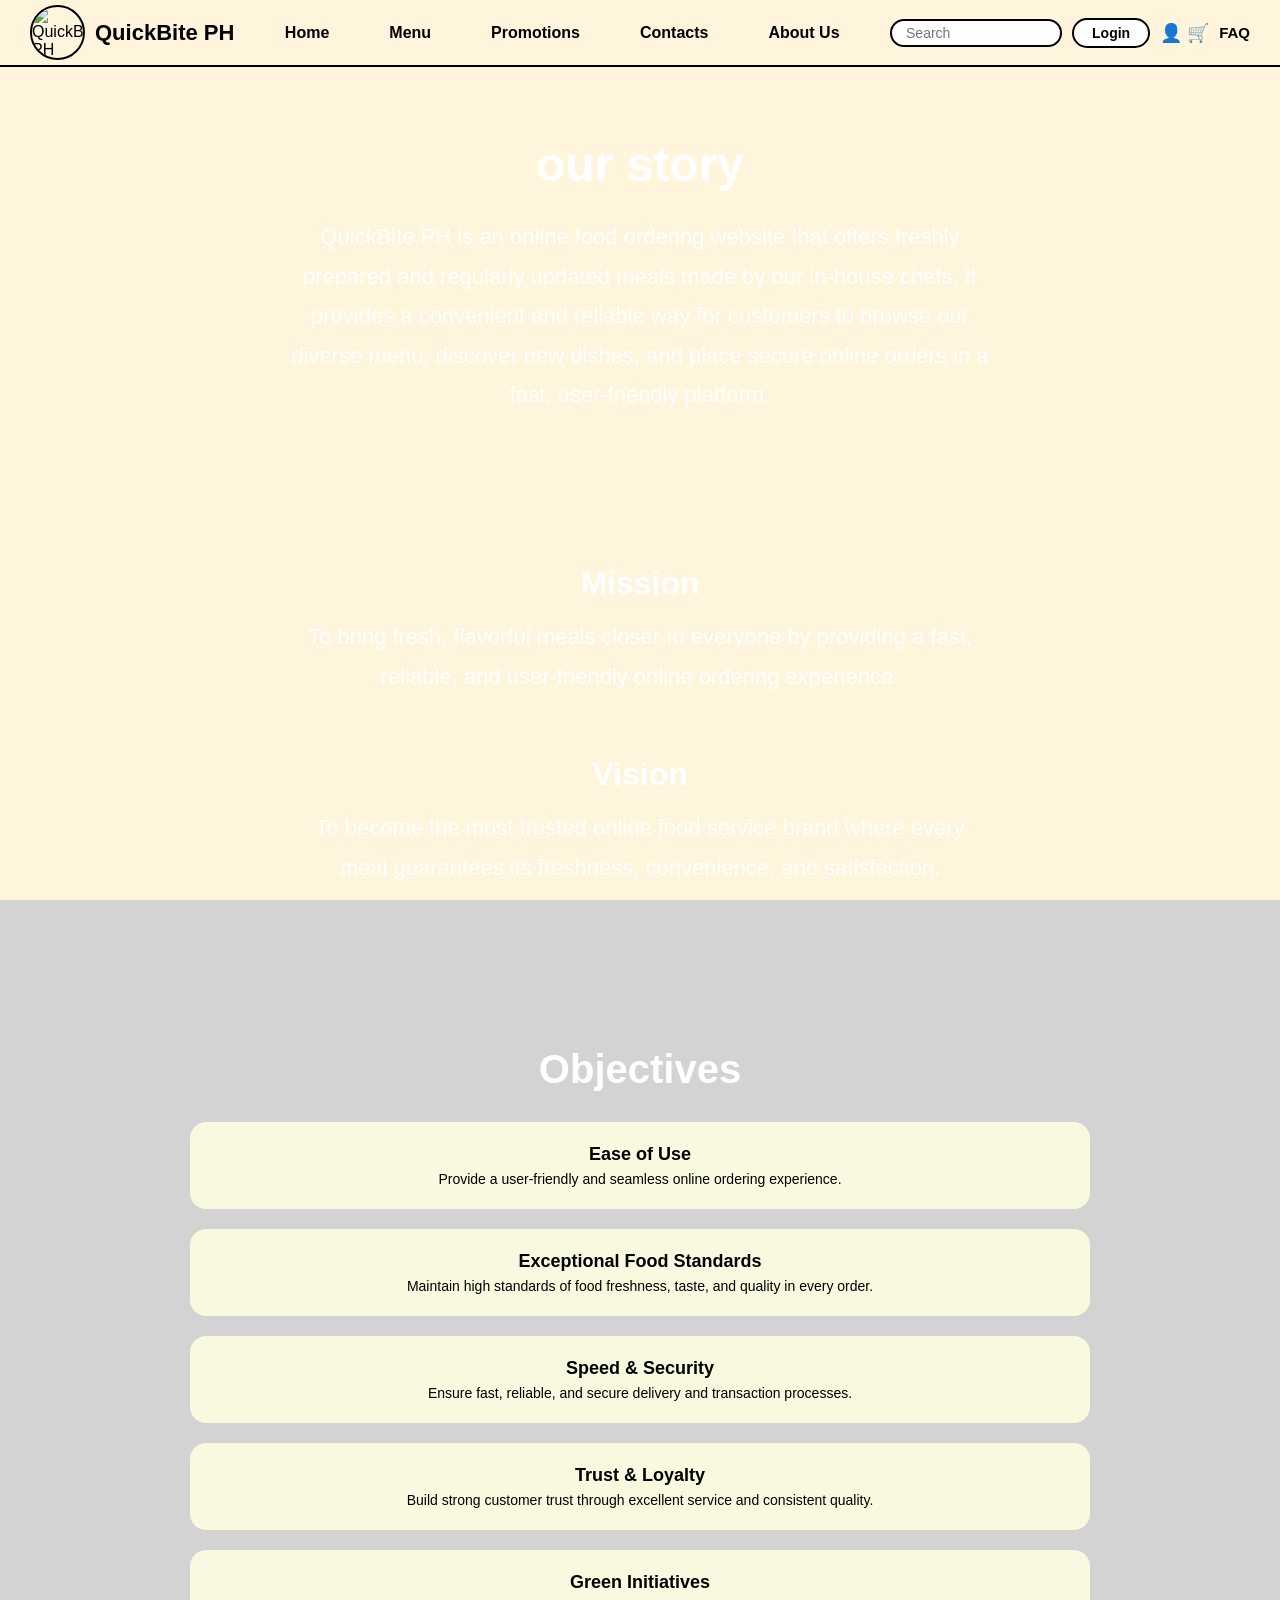
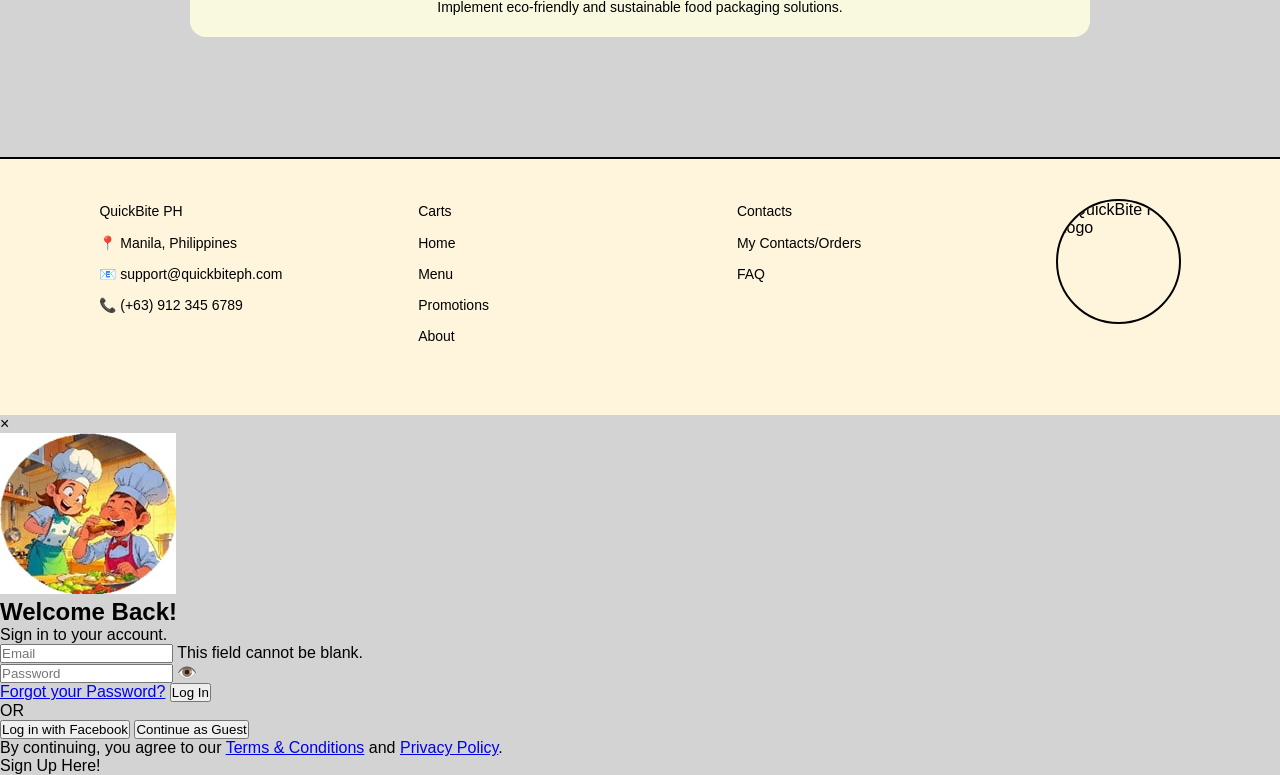
==== about_us.html @ 3776ba8e "Add files via upload" ====
<!DOCTYPE html>
<html lang="en">
<head>
  <meta charset="UTF-8">
  <meta name="viewport" content="width=device-width, initial-scale=1.0">
  <title>QuickBite PH</title>

  <!-- Font Awesome -->
  <link rel="stylesheet" href="https://cdnjs.cloudflare.com/ajax/libs/font-awesome/6.5.0/css/all.min.css">
  <link rel="stylesheet" href="style.css">
  
</head>

<body>

  <!-- NAVBAR -->
  <nav class="navbar">
    <div class="nav-left">
      <div class="logo-circle">
        <img src="assets/images/Logo/logo.jpg" alt="QuickBite PH Logo">
      </div>
      <div class="brand">QuickBite PH</div>
    </div>

    <ul class="nav-links">
      <li><a href="index.html">Home</a></li>
      <li><a href="menu.html">Menu</a></li>
      <li><a href="#">Promotions</a></li>
      <li><a href="contacts.html">Contacts</a></li>
      <li><a href="#">About Us</a></li>
    </ul>

    <div class="nav-right">
      <div class="search-box">
        <input type="text" placeholder="Search">
      </div>
      <button class="login-btn">Login</button>
      <div class="nav-icons">👤 🛒</div>
      <span>FAQ</span>
    </div>
  </nav>


  <!-- PAGE CONTENT -->
  <div class="page-background">

    <!-- STORY -->
    <section class="story-section">
      <div class="story-text">
        <h1>Our Story</h1>
        <p>
          QuickBite PH is an online food ordering website that offers freshly prepared and regularly updated meals made by our in-house chefs. 
          It provides a convenient and reliable way for customers to browse our diverse menu, discover new dishes, and place secure online orders in a fast, user-friendly platform.
        </p>
      </div>
    </section>

    <!-- MISSION & VISION -->
    <section class="about-features">
      <div class="feature-text">
        <h2>Mission</h2>
        <p>To bring fresh, flavorful meals closer to everyone by providing a fast, reliable, and user-friendly online ordering experience.</p>
      </div>

      <div class="feature-text">
        <h2>Vision</h2>
        <p>To become the most trusted online food service brand where every meal guarantees its freshness, convenience, and satisfaction.</p>
      </div>
    </section>

    <!-- OBJECTIVES -->
    <section class="objective-section">
      <div class="objective-container">
        <h1 class="objective-title">Objectives</h1>
        <div class="objective-cards">
          <div class="objective-card first">
            <i class="fa-solid fa-droplet objective-icon"></i>
            <div class="objective-text">
              <h4>Ease of Use</h4>
              <p>Provide a user-friendly and seamless online ordering experience.</p>
            </div>
          </div>

          <div class="objective-card second">
            <i class="fa-solid fa-smog objective-icon"></i>
            <div class="objective-text">
              <h4>Exceptional Food Standards</h4>
              <p>Maintain high standards of food freshness, taste, and quality in every order.</p>
            </div>
          </div>

          <div class="objective-card third">
            <i class="fa-solid fa-person objective-icon"></i>
            <div class="objective-text">
              <h4>Speed & Security</h4>
              <p>Ensure fast, reliable, and secure delivery and transaction processes.</p>
            </div>
          </div>

          <div class="objective-card fourth">
            <i class="fa-solid fa-dollar-sign objective-icon"></i>
            <div class="objective-text">
              <h4>Trust & Loyalty</h4>
              <p>Build strong customer trust through excellent service and consistent quality.</p>
            </div>
          </div>

          <div class="objective-card fifth">
            <i class="fa-solid fa-seedling objective-icon"></i>
            <div class="objective-text">
              <h4>Green Initiatives</h4>
              <p>Implement eco-friendly and sustainable food packaging solutions.</p>
            </div>
          </div>
        </div>
      </div>
    </section>

  </div>

  <!-- FOOTER -->
  <footer class="footer">
    <div class="footer-col">
      <p>QuickBite PH</p>
      <p>📍 Manila, Philippines</p>
      <p>📧 support@quickbiteph.com</p>
      <p>📞 (+63) 912 345 6789</p>
    </div>

    <div class="footer-col">
      <a href="#">Carts</a>   
      <a href="index.html">Home</a>
      <a href="menu.html">Menu</a>
      <a href="promotion.html">Promotions</a>
      <a href="about_us.html">About </a>
    </div>

    <div class="footer-col">
      <a href="#">Contacts</a>
      <a href="#">My Contacts/Orders
      <a href="faq.html">FAQ</a>
    </div>

    <div class="footer-logo">
      <img src="assets/images/Logo/logo.jpg" alt="QuickBite PH Logo">
    </div>
  </footer>


  <!-- LOGIN MODAL -->
    <div id="loginModal" class="modal">
        <div class="modal-content">

            <span class="close-btn">&times;</span>

            <div class="modal-logo">
                <img src="logo.jpg" alt="QuickBite Logo">
            </div>

            <h2>Welcome Back!</h2>
            <p class="subtitle">Sign in to your account.</p>

            <form class="login-form">

                <div class="input-group">
                    <input type="text" id="emailInput" placeholder="Email">
                    <span class="error-msg" id="emailError"> This field cannot be blank.</span>
                </div>

                <div class="input-group password-box">
                    <input type="password" id="passwordInput" placeholder="Password">
                    <span class="toggle-password">👁️</span>
                </div>

                <a href="#" class="forgot">Forgot your Password?</a>

                <button type="button" class="login-btn-modal">Log In</button>

                <div class="divider-or"><span>OR</span></div>

                <button type="button" class="facebook-btn">Log in with Facebook</button>

                <button type="button" class="guest-btn">Continue as Guest</button>

            </form>




    <p class="disclaimer">
      By continuing, you agree to our
      <a href="#">Terms & Conditions</a> and
      <a href="#">Privacy Policy</a>.
    </p>

    <p class="signup-link">Sign Up Here!</p>

  </div>
</div>


     <style>
    /* ================= GLOBAL ================= */
    * {
      margin: 0;
      padding: 0;
      box-sizing: border-box;
      font-family: Arial, sans-serif;
    }

    body {
      background: #fff4dc;
      color: #000;
    }

    /* ================= NAVBAR ================= */
    .navbar {
      width: 100%;
      background: #fff4dc;
      padding: 5px 30px;
      display: flex;
      justify-content: space-between;
      align-items: center;
      border-bottom: 2px solid #000;
      position: relative;
      z-index: 10;
    }

    .nav-left {
      display: flex;
      align-items: center;
      gap: 10px;
    }

    .logo-circle {
      width: 55px;
      height: 55px;
      border-radius: 50%;
      border: 2px solid black;
      overflow: hidden;
      display: flex;
      align-items: center;
      justify-content: center;
    }

    .logo-circle img {
      width: 100%;
      height: 100%;
      object-fit: cover;
    }

    .brand {
      font-size: 22px;
      font-weight: bold;
    }

    .nav-links {
      list-style: none;
      display: flex;
      gap: 30px;
    }

    .nav-links a {
      text-decoration: none;
      color: black;
      font-size: 16px;
      font-weight: 600;
      padding: 10px 15px;
      transition: 0.2s ease;
    }

    .nav-links a:hover {
      color: #444;
      transform: scale(1.1);
    }

    .nav-right {
      display: flex;
      align-items: center;
      gap: 10px;
    }

    .search-box {
      display: flex;
      align-items: center;
      background: #fff;
      padding: 4px 14px;
      border-radius: 999px;
      border: 2px solid #000;
      transition: 0.2s ease;
    }

    .search-box input {
      border: none;
      outline: none;
      width: 140px;
    }

    .login-btn {
      background: white;
      border: 2px solid #000;
      border-radius: 999px;
      padding: 5px 18px;
      font-weight: bold;
      cursor: pointer;
      transition: 0.2s ease;
    }

    .login-btn:hover {
      background: #f7f1e1;
    }

    .nav-icons {
      font-size: 18px;
      cursor: pointer;
      display: flex;
      gap: 10px;
    }

    .nav-right span {
      font-weight: 700;
      cursor: pointer;
      transition: 0.2s ease;
    }

    /* ================= PAGE BACKGROUND ================= */
    .page-background {
      position: relative;
      overflow: hidden;
    }

    .page-background::before {
      content: "";
      position: fixed;
      inset: 0;
      background-image: url("assets/images/logo/logo.jpg");
      background-size: cover;
      background-position: center;
      filter: blur(12px);
      transform: scale(1.1);
      z-index: -2;
    }

    .page-background::after {
      content: "";
      position: fixed;
      inset: 0;
      background: rgba(0,0,0,0.45);
      z-index: -1;
    }

    /* ================= STORY ================= */
.story-section {
  padding: 70px;
  text-align: center;
  color: white; /* black text */
}

.story-text {
  max-width: 700px;
  margin: auto;
}

.story-text h1 {
  font-size: 48px;
  margin-bottom: 25px;
  text-transform: lowercase;
}

.story-text p {
  font-size: 22px; /* increased from 18px */
  line-height: 1.8;
}

/* ================= MISSION & VISION ================= */
.about-features {
  padding: 80px;
  display: flex;
  flex-direction: column;
  gap: 60px;
  text-align: center;
  color: white; /* black text */
}

.feature-text {
  max-width: 700px;
  margin: auto;
}

.feature-text h2 {
  font-size: 32px;
  margin-bottom: 15px;
}

.feature-text p {
  font-size: 22px; /* increased from 18px */
  line-height: 1.8;
}


    /* ================= OBJECTIVES ================= */
    .objective-section {
      padding: 80px 60px;
      color: #fff;
    }

    .objective-container {
      max-width: 900px;
      margin: auto;
      text-align: center;
    }

    .objective-title {
      font-size: 40px;
      margin-bottom: 30px;
    }

    .objective-cards {
      display: flex;
      flex-direction: column;
      gap: 20px;
    }

    .objective-card {
      display: flex;
      align-items: center;
      gap: 30px;
      padding: 22px;
      border-radius: 16px;
      background: #f9f9e0;
      color: #000;
      opacity: 0;
      transform: translateY(20px);
      transition: 0.6s ease;
    }

    .objective-icon {
      font-size: 28px;
      color: #3b1f14;
    }

    .objective-text h4 {
      font-size: 18px;
      margin-bottom: 6px;
    }

    .objective-text p {
      font-size: 14px;
    }

  
  .objective-text {
  text-align: center;
  flex: 1;
  }


  .objective-icon {
  display: none;
  }


    
    /* ================= FOOTER ================= */
    .footer {
      margin-top: 40px;
      padding: 40px;
      background: #fff4dc;
      display: flex;
      justify-content: space-around;
      border-top: 2px solid #000;
      flex-wrap: wrap;
    }

    .footer-col {
      line-height: 1.8;
      min-width: 200px;
      margin-bottom: 20px;
    }

    .footer-col p,
    .footer-col a {
      font-size: 14px;
      color: #000;
      text-decoration: none;
      display: block;
      margin-bottom: 6px;
    }

    .footer-logo {
      width: 125px;
      height: 125px;
      border-radius: 50%;
      border: 2px solid black;
      overflow: hidden;
      display: flex;
      justify-content: center;
      align-items: center;
    }

    .footer-logo img {
      width: 100%;
      height: 100%;
      object-fit: cover;
    }

    @media (max-width: 768px) {
      .objective-card {
        flex-direction: column;
        text-align: center;
      }

      .about-features {
        padding: 50px 30px;
      }
    }
  </style>

  <script>
    window.onload = () => {
      document.querySelectorAll(".objective-card").forEach((card, i) => {
        setTimeout(() => {
          card.style.opacity = 1;
          card.style.transform = "translateY(0)";
        }, i * 150);
      });
    };
  </script>

  <script src="script.js"></script>

</body>
</html>
---- style.css ----
/* GLOBAL */
* {
    margin: 0;
    padding: 0;
    box-sizing: border-box;
    font-family: Arial, sans-serif;
}

html, body {
    height: 100%;
    background: #d3d3d3; /* full gray background */
}

/* NAVBAR */
.navbar {
    width: 100%;
    background: #ffffff;
    padding: 5px 30px;
    display: flex;
    justify-content: space-between;
    align-items: center;
    border-bottom: 2px solid #000;
}

/* LEFT SIDE */
.nav-left {
    display: flex;
    align-items: center;
    gap: 10px; /* Reduced gap */
}

.logo-circle {
    width: 55px; 
    height: 55px; 
    border-radius: 50%;
    border: 2px solid black;
    overflow: hidden;
    display: flex;
    align-items: center;
    justify-content: center;
}

.logo-circle img {
    width: 100%;
    height: 100%;
    object-fit: cover;
}

.brand {
    font-size: 22px; 
    font-weight: bold;
}

/* NAV LINKS */
.nav-links {
    list-style: none;
    display: flex;
    gap: 40px;
}

.nav-links li a {
    text-decoration: none;
    color: black;
    font-size: 16px;
    font-weight: 600;
}

/* RIGHT SIDE */
.nav-right {
    display: flex;
    align-items: center;
    gap: 10px;
}

.search-box {
    display: flex;
    align-items: center;
    background: #ffffff;
    padding: 4px 14px;
    border-radius: 999px;
    border: 1px solid #000;
}

.search-box input {
    border: none;
    outline: none;
    width: 150px;
    font-size: 14px;
}

.login-btn {
    background: #e5e5e5;
    border: none;
    padding: 5px 18px;
    border-radius: 999px;
    cursor: pointer;
    font-size: 14px;
    font-weight: bold;
}

.nav-icons {
    display: flex;
    align-items: center;
    gap: 15px;
    font-size: 18px;
}

.nav-right span {
    font-size: 15px;
    font-weight: 700;
    cursor: pointer;
}

/* HERO */
.hero {
    display: flex;
    justify-content: space-between;
    padding: 40px 60px;
    background: #d3d3d3;
}

.hero-text {
    width: 45%;
    background: #d9d9d9;
    padding: 25px 30px;
    border-radius: 18px;
    box-shadow: 0 2px 6px rgba(0,0,0,0.25);
    text-align: center;
    display: flex;
    flex-direction: column;
    align-items: center;
}

.hero-text h1 {
    margin-bottom: 10px;
}

.hero-text p {
    margin-bottom: 15px;
}

.order-now {
    padding: 10px 28px;
    border-radius: 25px;
    border: 1px solid black;
    background: #e5e5e5;
    cursor: pointer;
    font-size: 16px;
    transition: .3s;
    margin-top: 15px;
}

.order-now:hover {
    background: white;
    transform: scale(1.03);
}

.hero-image {
    width: 35%;
    height: 220px;
    border: 2px solid black;
    background: #D9D9D9;
    display: flex;
    justify-content: center;
    align-items: center;
}

/* DIVIDER */
.divider {
    border-top: 2px solid #000;
    margin: 0;
    background: #d3d3d3;
}

/* MENU */
.menu-header,
.menu-subheader,
.menu-grid,
.filipino-text {
    background: #d3d3d3 !important;
    margin: 0 !important;
    padding: 0 !important;
}

.menu-header {
    padding-top: 10px !important;
}

.menu-header h2 {
    text-align: center;
    font-size: 32px;
    font-weight: bold;
}

.menu-subheader {
    padding: 5px 0 15px 0 !important;
}

.menu-subheader h3 {
    text-align: center;
    margin-top: 4px;
    margin-bottom: 25px;
    font-style: italic;
    font-size: 18px;
    font-weight: bold;
}

.menu-grid {
    display: flex;
    justify-content: center;
    gap: 25px;
}

.menu-item {
    display: flex;
    flex-direction: column;
    align-items: center;
}

.menu-box {
    width: 200px;
    height: 150px;
    background: #D9D9D9;
    border-radius: 10px;
    border: 2px solid black;
    margin-bottom: 10px;
}

.category-btn {
    padding: 10px 30px;
    background: #EFEFEF;
    border: 2px solid #000;
    border-radius: 8px;
    cursor: pointer;
    font-size: 16px;
    transition: .2s;
}

.category-btn:hover {
    background: #d4d4d4;
    transform: scale(1.05);
}

.filipino-text {
    text-align: center;
    font-size: 16px;
    font-weight: bold;
    color: #333;
    border-bottom: 2px solid #000 !important;
    padding-bottom: 15px !important;
}

/* REWARDS */
.rewards-section {
    margin-top: 100px;
    display: flex;
    justify-content: center;
    align-items: center;
}

.rewards-pill.small {
    max-width: 1100px;
    width: 100%;
    padding: 50px 40px;
    border-radius: 35px;
    border: 1px solid #000;
    background: #f9f9f9;

    display: grid;
    grid-template-columns: 1fr auto 1fr;
    align-items: center;
    text-align: center;
    column-gap: 40px;
}

.rewards-left,
.rewards-middle,
.rewards-right {
    display: flex;
    flex-direction: column;
    justify-content: center;
}

.rewards-title {
    font-size: 25px;
    font-weight: bold;
}

.image-box {
    width: 180px;
    height: 180px;
    border-radius: 50%;
    border: 2px solid black;
    overflow: hidden;
    display: flex;
    justify-content: center;
    align-items: center;
}

.image-box img {
    width: 100%;
    height: 100%;
    object-fit: cover;
}

.rewards-right {
    display: flex;
    flex-direction: column;
    align-items: center;
    text-align: center;
}

.rewards-text {
    font-size: 16px;
    max-width: 300px;
    margin-bottom: 4px;
}

.reward-links a {
    text-decoration: underline;
    color: #000;
    font-size: 14px;
    margin: 0 10px;
}

/* SOCIAL ICONS */
.social-links img {
    width: 25px;
    height: 25px;
    object-fit: contain;
    margin: 0 5px;
    transition: .3s;
}

.social-links img:hover {
    transform: scale(1.1);
}

/* FOOTER */
.footer {
    margin-top: 200px;
    padding: 40px;
    background: #d3d3d3;
    display: flex;
    justify-content: space-around;
    border-top: 2px solid #000;
}

.footer-col {
    line-height: 1.8;
}

.footer-logo {
    width: 150px;
    height: 150px;
    border-radius: 50%;
    border: 2px solid black;
    overflow: hidden;
    display: flex;
    justify-content: center;
    align-items: center;
}

.footer-logo img {
    width: 100%;
    height: 100%;
    object-fit: cover;
}

/* ------------------------------------------------ */
/*                FAQ SECTION (ADDED)               */
/* ------------------------------------------------ */

#faq-section {
    background: #d3d3d3;
    padding: 40px 60px;
}

#faq-section h2 {
    text-align: center;
    margin-bottom: 30px;
}

.faq-box {
    background: #fff;
    border: 2px solid #000;
    border-radius: 10px;
    padding: 20px;
    margin-bottom: 20px;
}

.faq-box h3 {
    margin-bottom: 10px;
}

.faq-box p {
    margin-bottom: 8px;
    line-height: 1.5;
}

/* Smooth transitions when switching */
#home-container, 
#faq-section {
    transition: opacity .3s ease;
}

/* FAQ styles*/
.faq-question {
    cursor: pointer;
    padding: 12px;
    background-color: #cccccc; 
    color: #333333; 
    margin-bottom: 2px;
    border-radius: 5px;
    font-weight: bold;
}

.faq-question:hover {
    background-color: #b3b3b3; 
}

.faq-answer {
    padding: 10px 15px;
    background-color: #e6e6e6; 
    border: 1px solid #bfbfbf;
    border-radius: 0 0 5px 5px;
    margin-bottom: 15px;
    color: #333333;
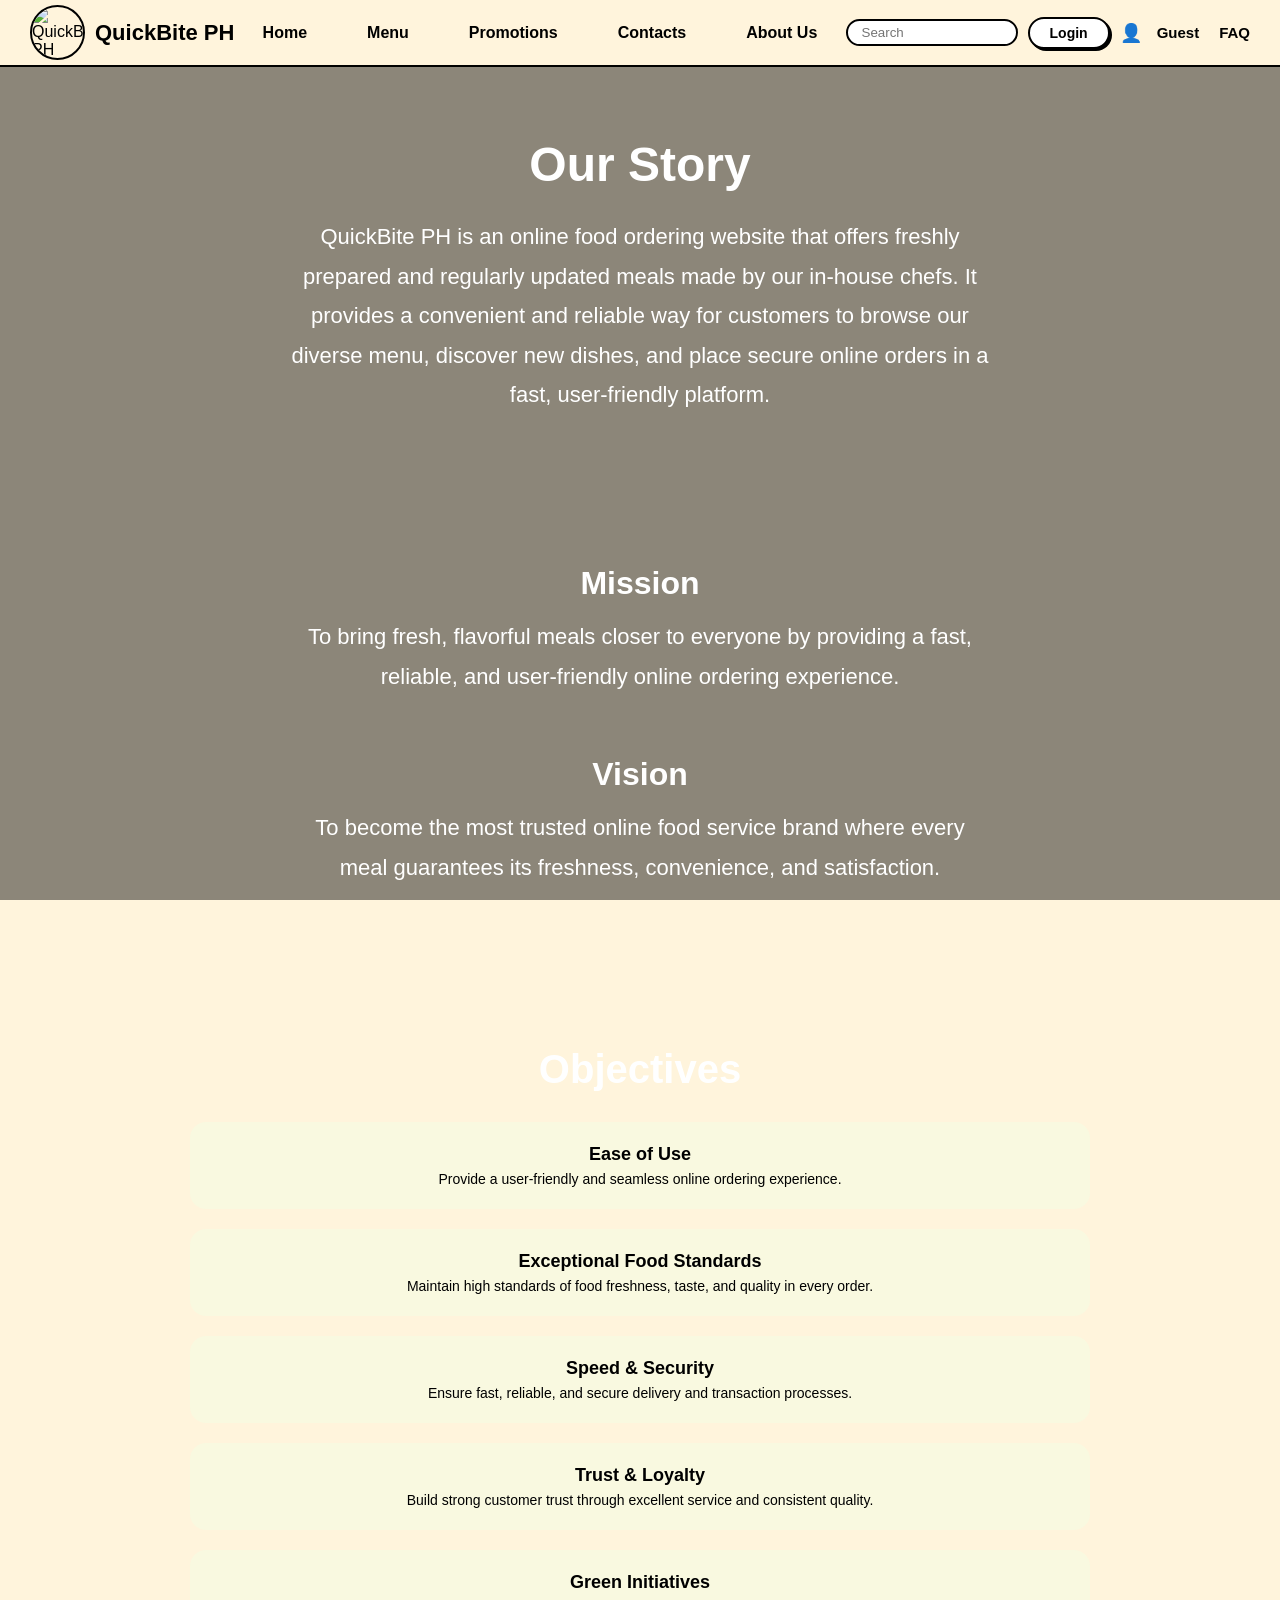
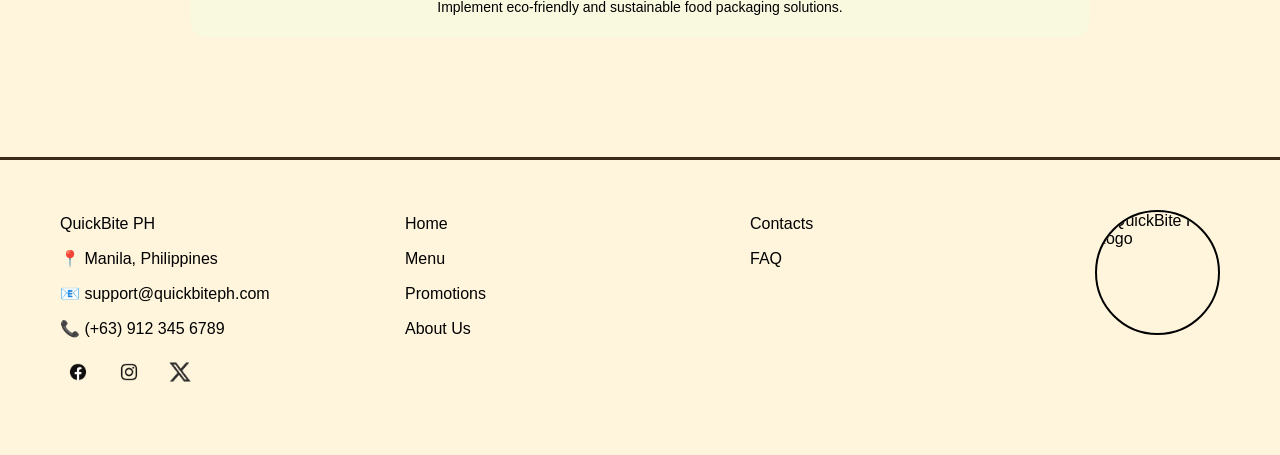
==== commit b43a1580: "Update about_us.html" ====
--- a/about_us.html
+++ b/about_us.html
@@ -3,203 +3,10 @@
 <head>
   <meta charset="UTF-8">
   <meta name="viewport" content="width=device-width, initial-scale=1.0">
-  <title>QuickBite PH</title>
-
-  <!-- Font Awesome -->
+  <title>QuickBite PH - About Us</title>
   <link rel="stylesheet" href="https://cdnjs.cloudflare.com/ajax/libs/font-awesome/6.5.0/css/all.min.css">
-  <link rel="stylesheet" href="style.css">
   
-</head>
-
-<body>
-
-  <!-- NAVBAR -->
-  <nav class="navbar">
-    <div class="nav-left">
-      <div class="logo-circle">
-        <img src="assets/images/Logo/logo.jpg" alt="QuickBite PH Logo">
-      </div>
-      <div class="brand">QuickBite PH</div>
-    </div>
-
-    <ul class="nav-links">
-      <li><a href="index.html">Home</a></li>
-      <li><a href="menu.html">Menu</a></li>
-      <li><a href="#">Promotions</a></li>
-      <li><a href="contacts.html">Contacts</a></li>
-      <li><a href="#">About Us</a></li>
-    </ul>
-
-    <div class="nav-right">
-      <div class="search-box">
-        <input type="text" placeholder="Search">
-      </div>
-      <button class="login-btn">Login</button>
-      <div class="nav-icons">👤 🛒</div>
-      <span>FAQ</span>
-    </div>
-  </nav>
-
-
-  <!-- PAGE CONTENT -->
-  <div class="page-background">
-
-    <!-- STORY -->
-    <section class="story-section">
-      <div class="story-text">
-        <h1>Our Story</h1>
-        <p>
-          QuickBite PH is an online food ordering website that offers freshly prepared and regularly updated meals made by our in-house chefs. 
-          It provides a convenient and reliable way for customers to browse our diverse menu, discover new dishes, and place secure online orders in a fast, user-friendly platform.
-        </p>
-      </div>
-    </section>
-
-    <!-- MISSION & VISION -->
-    <section class="about-features">
-      <div class="feature-text">
-        <h2>Mission</h2>
-        <p>To bring fresh, flavorful meals closer to everyone by providing a fast, reliable, and user-friendly online ordering experience.</p>
-      </div>
-
-      <div class="feature-text">
-        <h2>Vision</h2>
-        <p>To become the most trusted online food service brand where every meal guarantees its freshness, convenience, and satisfaction.</p>
-      </div>
-    </section>
-
-    <!-- OBJECTIVES -->
-    <section class="objective-section">
-      <div class="objective-container">
-        <h1 class="objective-title">Objectives</h1>
-        <div class="objective-cards">
-          <div class="objective-card first">
-            <i class="fa-solid fa-droplet objective-icon"></i>
-            <div class="objective-text">
-              <h4>Ease of Use</h4>
-              <p>Provide a user-friendly and seamless online ordering experience.</p>
-            </div>
-          </div>
-
-          <div class="objective-card second">
-            <i class="fa-solid fa-smog objective-icon"></i>
-            <div class="objective-text">
-              <h4>Exceptional Food Standards</h4>
-              <p>Maintain high standards of food freshness, taste, and quality in every order.</p>
-            </div>
-          </div>
-
-          <div class="objective-card third">
-            <i class="fa-solid fa-person objective-icon"></i>
-            <div class="objective-text">
-              <h4>Speed & Security</h4>
-              <p>Ensure fast, reliable, and secure delivery and transaction processes.</p>
-            </div>
-          </div>
-
-          <div class="objective-card fourth">
-            <i class="fa-solid fa-dollar-sign objective-icon"></i>
-            <div class="objective-text">
-              <h4>Trust & Loyalty</h4>
-              <p>Build strong customer trust through excellent service and consistent quality.</p>
-            </div>
-          </div>
-
-          <div class="objective-card fifth">
-            <i class="fa-solid fa-seedling objective-icon"></i>
-            <div class="objective-text">
-              <h4>Green Initiatives</h4>
-              <p>Implement eco-friendly and sustainable food packaging solutions.</p>
-            </div>
-          </div>
-        </div>
-      </div>
-    </section>
-
-  </div>
-
-  <!-- FOOTER -->
-  <footer class="footer">
-    <div class="footer-col">
-      <p>QuickBite PH</p>
-      <p>📍 Manila, Philippines</p>
-      <p>📧 support@quickbiteph.com</p>
-      <p>📞 (+63) 912 345 6789</p>
-    </div>
-
-    <div class="footer-col">
-      <a href="#">Carts</a>   
-      <a href="index.html">Home</a>
-      <a href="menu.html">Menu</a>
-      <a href="promotion.html">Promotions</a>
-      <a href="about_us.html">About </a>
-    </div>
-
-    <div class="footer-col">
-      <a href="#">Contacts</a>
-      <a href="#">My Contacts/Orders
-      <a href="faq.html">FAQ</a>
-    </div>
-
-    <div class="footer-logo">
-      <img src="assets/images/Logo/logo.jpg" alt="QuickBite PH Logo">
-    </div>
-  </footer>
-
-
-  <!-- LOGIN MODAL -->
-    <div id="loginModal" class="modal">
-        <div class="modal-content">
-
-            <span class="close-btn">&times;</span>
-
-            <div class="modal-logo">
-                <img src="logo.jpg" alt="QuickBite Logo">
-            </div>
-
-            <h2>Welcome Back!</h2>
-            <p class="subtitle">Sign in to your account.</p>
-
-            <form class="login-form">
-
-                <div class="input-group">
-                    <input type="text" id="emailInput" placeholder="Email">
-                    <span class="error-msg" id="emailError"> This field cannot be blank.</span>
-                </div>
-
-                <div class="input-group password-box">
-                    <input type="password" id="passwordInput" placeholder="Password">
-                    <span class="toggle-password">👁️</span>
-                </div>
-
-                <a href="#" class="forgot">Forgot your Password?</a>
-
-                <button type="button" class="login-btn-modal">Log In</button>
-
-                <div class="divider-or"><span>OR</span></div>
-
-                <button type="button" class="facebook-btn">Log in with Facebook</button>
-
-                <button type="button" class="guest-btn">Continue as Guest</button>
-
-            </form>
-
-
-
-
-    <p class="disclaimer">
-      By continuing, you agree to our
-      <a href="#">Terms & Conditions</a> and
-      <a href="#">Privacy Policy</a>.
-    </p>
-
-    <p class="signup-link">Sign Up Here!</p>
-
-  </div>
-</div>
-
-
-     <style>
+<style>
     /* ================= GLOBAL ================= */
     * {
       margin: 0;
@@ -223,7 +30,7 @@
       align-items: center;
       border-bottom: 2px solid #000;
       position: relative;
-      z-index: 10;
+      z-index: 1001; 
     }
 
     .nav-left {
@@ -274,6 +81,7 @@
       transform: scale(1.1);
     }
 
+    /* ================= LOGIN & DROPDOWN STYLES ================= */
     .nav-right {
       display: flex;
       align-items: center;
@@ -297,30 +105,230 @@
     }
 
     .login-btn {
-      background: white;
+      background: #ffffff;
       border: 2px solid #000;
-      border-radius: 999px;
-      padding: 5px 18px;
-      font-weight: bold;
+      color: #000;
+      padding: 6px 20px;
+      border-radius: 20px;
       cursor: pointer;
-      transition: 0.2s ease;
+      font-size: 14px;
+      font-weight: 700;
+      transition: 0.2s;
+      box-shadow: 2px 2px 0px #000;
     }
 
     .login-btn:hover {
-      background: #f7f1e1;
-    }
+            background: #f0f0f0;
+            transform: translate(1px, 1px);
+            box-shadow: 1px 1px 0px #000;
+        }
 
     .nav-icons {
       font-size: 18px;
       cursor: pointer;
       display: flex;
       gap: 10px;
-    }
-
-    .nav-right span {
-      font-weight: 700;
-      cursor: pointer;
-      transition: 0.2s ease;
+      align-items: center;
+      position: relative;
+    }
+
+    #userName {
+      font-weight: bold;
+      font-size: 15px;
+      margin-left: 5px;
+    }
+
+    /* Dropdown Menu */
+    .profile-dropdown {
+        position: absolute;
+        top: 40px;
+        left: -20px;
+        background: #fff;
+        border: 2px solid #000;
+        border-radius: 8px;
+        display: none;
+        min-width: 140px;
+        z-index: 2000; 
+        box-shadow: 0 4px 12px rgba(0,0,0,0.15);
+    }
+
+    .profile-dropdown ul {
+        list-style: none;
+        padding: 0;
+        margin: 0;
+    }
+
+    .profile-dropdown li {
+        padding: 10px;
+        cursor: pointer;
+        font-weight: bold;
+        font-size: 14px;
+        transition: background 0.2s;
+        color: black;
+        text-align: left;
+    }
+
+    .profile-dropdown li:hover {
+        background: #f7f1e1;
+    }
+
+    /* ================= LOGIN MODAL STYLES ================= */
+    .modal {
+        display: none;
+        position: fixed;
+        top: 0;
+        left: 0;
+        width: 100%;
+        height: 100%;
+        background: rgba(0,0,0,0.55);
+        justify-content: center;
+        align-items: center;
+        z-index: 10000;
+    }
+
+    .modal-content {
+        width: 340px;
+        background: white;
+        padding: 35px;
+        border-radius: 18px;
+        position: relative;
+        box-shadow: 0 4px 12px rgba(0,0,0,0.2);
+        text-align: left;
+    }
+
+    .modal-logo,
+    .modal-content h2,
+    .subtitle,
+    .divider-or,
+    .disclaimer,
+    .signup-link {
+        text-align: center;
+    }
+
+    .close-btn {
+        position: absolute;
+        top: 12px;
+        right: 15px;
+        font-size: 28px;
+        font-weight: bold;
+        cursor: pointer;
+    }
+
+    .modal-logo img {
+        width: 65px;
+        margin-bottom: 10px;
+    }
+
+    .subtitle {
+        color: #444;
+        margin-bottom: 20px;
+        font-size: 14px;
+    }
+
+    .login-form input {
+        width: 100%;
+        padding: 12px;
+        margin-top: 4px;
+        border: 1px solid #ddd;
+        border-radius: 7px;
+        font-size: 14px;
+    }
+
+    .error-msg {
+        display: none;
+        text-align: left;
+        color: red;
+        font-size: 11px;
+        margin-top: 4px;
+    }
+
+    .password-box {
+        position: relative;
+    }
+
+    .toggle-password {
+        position: absolute;
+        right: 10px;
+        top: 14px;
+        cursor: pointer;
+    }
+
+    .forgot {
+        display: block;
+        text-align: center;
+        font-size: 13px;
+        color: #0066ff;
+        margin: 8px 0 15px;
+        cursor: pointer;
+        text-decoration: none;
+    }
+
+    .login-btn-modal {
+        width: 100%;
+        padding: 12px;
+        border-radius: 8px;
+        border: none;
+        background: #e3e3e3;
+        color: #8a8a8a;
+        font-weight: bold;
+        cursor: not-allowed;
+        margin-bottom: 15px;
+        margin-top: 15px;
+    }
+
+    .login-btn-modal.active {
+        background: #000 !important;
+        color: #fff !important;
+        cursor: pointer !important;
+    }
+
+    .divider-or {
+        margin: 18px 0;
+        font-weight: bold;
+    }
+
+    .facebook-btn {
+        width: 100%;
+        padding: 12px;
+        background: #1877F2;
+        color: #fff;
+        border: none;
+        border-radius: 8px;
+        margin-bottom: 12px;
+        cursor: pointer;
+        font-weight: bold;
+    }
+
+    .guest-btn {
+        width: 100%;
+        padding: 12px;
+        background: #e0e0e0;
+        border: 1px solid #b5b5b5;
+        border-radius: 8px;
+        cursor: pointer;
+        color: #333;
+        font-weight: bold;
+    }
+
+    .disclaimer {
+        margin-top: 10px;
+        font-size: 14px;
+        color: #666;
+    }
+
+    .disclaimer a {
+        color: black;
+        font-weight: bold;
+        text-decoration: underline;
+    }
+
+    .signup-link {
+        margin-top: 8px;
+        font-size: 14px;
+        color: #0066ff;
+        text-align: center;
+        cursor: pointer;
+        text-decoration: underline;
     }
 
     /* ================= PAGE BACKGROUND ================= */
@@ -350,52 +358,51 @@
     }
 
     /* ================= STORY ================= */
-.story-section {
-  padding: 70px;
-  text-align: center;
-  color: white; /* black text */
-}
-
-.story-text {
-  max-width: 700px;
-  margin: auto;
-}
-
-.story-text h1 {
-  font-size: 48px;
-  margin-bottom: 25px;
-  text-transform: lowercase;
-}
-
-.story-text p {
-  font-size: 22px; /* increased from 18px */
-  line-height: 1.8;
-}
-
-/* ================= MISSION & VISION ================= */
-.about-features {
-  padding: 80px;
-  display: flex;
-  flex-direction: column;
-  gap: 60px;
-  text-align: center;
-  color: white; /* black text */
-}
-
-.feature-text {
-  max-width: 700px;
-  margin: auto;
-}
-
-.feature-text h2 {
-  font-size: 32px;
-  margin-bottom: 15px;
-}
-
-.feature-text p {
-  font-size: 22px; /* increased from 18px */
-  line-height: 1.8;
-}
+    .story-section {
+      padding: 70px;
+      text-align: center;
+      color: white; 
+    }
+
+    .story-text {
+      max-width: 700px;
+      margin: auto;
+    }
+
+    .story-text h1 {
+      font-size: 48px;
+      margin-bottom: 25px;
+    }
+
+    .story-text p {
+      font-size: 22px; 
+      line-height: 1.8;
+    }
+
+    /* ================= MISSION & VISION ================= */
+    .about-features {
+      padding: 80px;
+      display: flex;
+      flex-direction: column;
+      gap: 60px;
+      text-align: center;
+      color: white; 
+    }
+
+    .feature-text {
+      max-width: 700px;
+      margin: auto;
+    }
+
+    .feature-text h2 {
+      font-size: 32px;
+      margin-bottom: 15px;
+    }
+
+    .feature-text p {
+      font-size: 22px;
+      line-height: 1.8;
+    }
 
 
     /* ================= OBJECTIVES ================= */
@@ -437,6 +444,7 @@
     .objective-icon {
       font-size: 28px;
       color: #3b1f14;
+      display: block; 
     }
 
     .objective-text h4 {
@@ -447,61 +455,66 @@
     .objective-text p {
       font-size: 14px;
     }
-
   
-  .objective-text {
-  text-align: center;
-  flex: 1;
-  }
-
-
-  .objective-icon {
-  display: none;
-  }
-
-
-    
-    /* ================= FOOTER ================= */
+    .objective-text {
+      text-align: center;
+      flex: 1;
+    }
+
+    /* ================= STANDARD FOOTER CSS ================= */
     .footer {
-      margin-top: 40px;
-      padding: 40px;
-      background: #fff4dc;
-      display: flex;
-      justify-content: space-around;
-      border-top: 2px solid #000;
-      flex-wrap: wrap;
+        margin-top: 40px;
+        padding: 50px 60px;
+        background: #fff4dc;
+        display: flex;
+        justify-content: space-between;
+        align-items: flex-start;
+        flex-wrap: wrap;
+        border-top: 3px solid #3b2a1a;
     }
 
     .footer-col {
-      line-height: 1.8;
-      min-width: 200px;
-      margin-bottom: 20px;
-    }
-
-    .footer-col p,
-    .footer-col a {
-      font-size: 14px;
-      color: #000;
-      text-decoration: none;
-      display: block;
-      margin-bottom: 6px;
+        min-width: 220px;
+        line-height: 1.8;
+    }
+
+    .footer-col a,
+    .footer-col p {
+        font-size: 16px;
+        color: #000;
+        text-decoration: none;
+        display: block;
+        margin-bottom: 6px;
+    }
+
+    /* Social Icons Styling */
+    .social-links {
+        display: flex;
+        gap: 15px;
+        margin-top: 10px;
+    }
+
+    .social-links img {
+        width: 36px;
+        height: 36px;
+        object-fit: contain;
     }
 
     .footer-logo {
-      width: 125px;
-      height: 125px;
-      border-radius: 50%;
-      border: 2px solid black;
-      overflow: hidden;
-      display: flex;
-      justify-content: center;
-      align-items: center;
+        width: 125px;
+        height: 125px;
+        border-radius: 50%;
+        border: 2px solid black;
+        overflow: hidden;
+        display: flex;
+        justify-content: center;
+        align-items: center;
     }
 
     .footer-logo img {
-      width: 100%;
-      height: 100%;
-      object-fit: cover;
+        width: 100%;
+        height: 100%;
+        object-fit: cover;
     }
 
     @media (max-width: 768px) {
@@ -516,7 +529,205 @@
     }
   </style>
 
-  <script>
+</head>
+
+<body>
+
+  <nav class="navbar">
+    <div class="nav-left">
+      <div class="logo-circle">
+        <img src="assets/images/Logo/logo.jpg" alt="QuickBite PH Logo">
+      </div>
+      <div class="brand">QuickBite PH</div>
+    </div>
+
+    <ul class="nav-links">
+        <li><a href="index.html">Home</a></li>
+        <li><a href="menu.html">Menu</a></li>
+        <li><a href="promotions.html">Promotions</a></li>
+        <li><a href="contacts.html">Contacts</a></li>
+        <li><a href="about_us.html" class="active">About Us</a></li>
+    </ul>
+
+    <div class="nav-right">
+        <div class="search-box">
+            <input type="text" placeholder="Search">
+        </div>
+        
+        <button class="login-btn">Login</button>
+        
+        <div class="nav-icons">
+            👤 <span id="userName">Guest</span>
+            <div class="profile-dropdown" id="profileDropdown">
+                <ul>
+                    <li id="myProfile">My Profile</li>
+                    <li id="myOrders">Orders</li>
+                    <li id="logoutBtn">Sign Out</li>
+                </ul>
+            </div>
+        </div>
+        <a href="Faq.html" style="text-decoration: none; color: black; font-weight: bold; font-size: 15px; margin-left: 10px;">FAQ</a>
+    </div>
+  </nav>
+
+
+  <div class="page-background">
+
+    <section class="story-section">
+      <div class="story-text">
+        <h1>Our Story</h1>
+        <p>
+          QuickBite PH is an online food ordering website that offers freshly prepared and regularly updated meals made by our in-house chefs. 
+          It provides a convenient and reliable way for customers to browse our diverse menu, discover new dishes, and place secure online orders in a fast, user-friendly platform.
+        </p>
+      </div>
+    </section>
+
+    <section class="about-features">
+      <div class="feature-text">
+        <h2>Mission</h2>
+        <p>To bring fresh, flavorful meals closer to everyone by providing a fast, reliable, and user-friendly online ordering experience.</p>
+      </div>
+
+      <div class="feature-text">
+        <h2>Vision</h2>
+        <p>To become the most trusted online food service brand where every meal guarantees its freshness, convenience, and satisfaction.</p>
+      </div>
+    </section>
+
+    <section class="objective-section">
+      <div class="objective-container">
+        <h1 class="objective-title">Objectives</h1>
+        <div class="objective-cards">
+          <div class="objective-card first">
+          
+            <div class="objective-text">
+              <h4>Ease of Use</h4>
+              <p>Provide a user-friendly and seamless online ordering experience.</p>
+            </div>
+          </div>
+
+          <div class="objective-card second">
+            
+            <div class="objective-text">
+              <h4>Exceptional Food Standards</h4>
+              <p>Maintain high standards of food freshness, taste, and quality in every order.</p>
+            </div>
+          </div>
+
+          <div class="objective-card third">
+            
+            <div class="objective-text">
+              <h4>Speed & Security</h4>
+              <p>Ensure fast, reliable, and secure delivery and transaction processes.</p>
+            </div>
+          </div>
+
+          <div class="objective-card fourth">
+            <div class="objective-text">
+              <h4>Trust & Loyalty</h4>
+              <p>Build strong customer trust through excellent service and consistent quality.</p>
+            </div>
+          </div>
+
+          <div class="objective-card fifth">
+            <div class="objective-text">
+              <h4>Green Initiatives</h4>
+              <p>Implement eco-friendly and sustainable food packaging solutions.</p>
+            </div>
+          </div>
+        </div>
+      </div>
+    </section>
+
+  </div>
+
+  <footer class="footer">
+    <div class="footer-col">
+        <p>QuickBite PH</p>
+        <p>📍 Manila, Philippines</p>
+        <p>📧 support@quickbiteph.com</p>
+        <p>📞 (+63) 912 345 6789</p>
+
+        <div class="social-links">
+            <a href="https://www.facebook.com/elijahart0" target="_blank">
+                <img src="assets/images/facebook.png" alt="Facebook" onerror="this.src='image/facebook.png'">
+            </a>
+            <a href="https://www.instagram.com/elijah_art0724/" target="_blank">
+                <img src="assets/images/instagram.png" alt="Instagram" onerror="this.src='image/instagram.png'">
+            </a>
+            <a href="https://x.com/elijah_hart0" target="_blank">
+                <img src="assets/images/twitter.png" alt="Twitter" onerror="this.src='image/twitter.png'">
+            </a>
+        </div>
+    </div>
+
+    <div class="footer-col">
+        <a href="index.html">Home</a>
+        <a href="menu.html">Menu</a>
+        <a href="promotions.html">Promotions</a>
+        <a href="about_us.html">About Us</a>
+    </div>
+
+    <div class="footer-col">
+        <a href="contacts.html">Contacts</a>
+        <a href="faq.html">FAQ</a>
+    </div>
+
+    <div class="footer-logo">
+        <img src="assets/images/Logo/logo.jpg" alt="QuickBite PH Logo">
+    </div>
+  </footer>
+
+
+<div id="loginModal" class="modal">
+    <div class="modal-content">
+
+        <span class="close-btn">&times;</span>
+
+        <div class="modal-logo">
+            <img src="assets/images/Logo/logo.jpg" alt="QuickBite PH Logo">
+        </div>
+
+        <h2>Welcome Back!</h2>
+        <p class="subtitle">Sign in to your account.</p>
+
+        <form class="login-form">
+
+            <div class="input-group">
+                <input type="text" id="emailInput" placeholder="Email">
+                <span class="error-msg" id="emailError"> This field cannot be blank.</span>
+            </div>
+
+            <div class="input-group password-box">
+                <input type="password" id="passwordInput" placeholder="Password">
+                <span class="toggle-password">👁️</span>
+            </div>
+
+            <a href="#" class="forgot">Forgot your Password?</a>
+
+            <button type="button" class="login-btn-modal">Log In</button>
+
+            <div class="divider-or"><span>OR</span></div>
+
+            <button type="button" class="facebook-btn">Log in with Facebook</button>
+
+            <button type="button" class="guest-btn" id="guestBtn">Continue as Guest</button>
+
+        </form>
+
+        <p class="disclaimer">
+            By continuing, you agree to our updated 
+            <a href="#">Terms & Conditions</a> and 
+            <a href="#">Privacy Policy</a>.
+        </p>
+        <p class="signup-link">Sign Up Here!</p>
+
+    </div>
+</div>
+
+<script>
+    /* ================= OBJECTIVE CARD ANIMATION (Your Original Script) ================= */
     window.onload = () => {
       document.querySelectorAll(".objective-card").forEach((card, i) => {
         setTimeout(() => {
@@ -524,10 +735,192 @@
           card.style.transform = "translateY(0)";
         }, i * 150);
       });
+      
+      /* Initialize navbar state after load */
+      const savedUser = JSON.parse(localStorage.getItem("quickbiteUser"));
+      updateNavbar(savedUser);
     };
-  </script>
-
-  <script src="script.js"></script>
+
+    /* ================= LOGIN SYSTEM LOGIC (Imported) ================= */
+    
+    /* SEARCH BOX */
+    const searchBox = document.querySelector(".search-box input");
+    if(searchBox){
+        searchBox.addEventListener("focus", () => searchBox.style.background = "#fff");
+        searchBox.addEventListener("blur", () => searchBox.style.background = "transparent");
+    }
+
+    /* ELEMENTS */
+    const loginBtnNavbar = document.querySelector(".login-btn");
+    const loginModal = document.getElementById("loginModal");
+    const closeBtn = document.querySelector(".close-btn");
+
+    const emailInput = document.getElementById("emailInput");
+    const emailError = document.getElementById("emailError");
+    const passwordInput = document.getElementById("passwordInput");
+    const togglePassword = document.querySelector(".toggle-password");
+
+    const loginButton = document.querySelector(".login-btn-modal");
+    const userNameDisplay = document.getElementById("userName");
+    const guestBtn = document.getElementById("guestBtn");
+
+    const profileDropdown = document.getElementById("profileDropdown");
+    const logoutBtn = document.getElementById("logoutBtn");
+    const userNameSpan = document.getElementById("userName");
+    const myProfile = document.getElementById("myProfile");
+    const myOrders = document.getElementById("myOrders");
+
+    /* 🔥 RESET LOGIN FORM */
+    function resetLoginForm() {
+        emailInput.value = "";
+        passwordInput.value = "";
+        emailError.style.display = "none";
+        loginButton.classList.remove("active");
+    }
+
+    /* OPEN LOGIN MODAL */
+    if(loginBtnNavbar) {
+        loginBtnNavbar.addEventListener("click", () => {
+            resetLoginForm(); 
+            loginModal.style.display = "flex";
+        });
+    }
+
+    /* CLOSE LOGIN MODAL */
+    if(closeBtn) {
+        closeBtn.addEventListener("click", () => {
+            resetLoginForm(); 
+            loginModal.style.display = "none";
+        });
+    }
+
+    window.addEventListener("click", (e) => {
+        if (e.target === loginModal) {
+            resetLoginForm(); 
+            loginModal.style.display = "none";
+        }
+    });
+
+    /* EMAIL VALIDATION */
+    if(emailInput) {
+        emailInput.addEventListener("blur", () => {
+            emailError.style.display = emailInput.value.trim() === "" ? "block" : "none";
+        });
+        emailInput.addEventListener("input", updateLoginButton);
+    }
+
+    /* TOGGLE PASSWORD */
+    if(togglePassword) {
+        togglePassword.addEventListener("click", () => {
+            passwordInput.type =
+                passwordInput.type === "password" ? "text" : "password";
+        });
+    }
+
+    /* ENABLE / DISABLE LOGIN BUTTON */
+    function updateLoginButton() {
+        if (emailInput.value.trim() && passwordInput.value.trim()) {
+            loginButton.classList.add("active");
+        } else {
+            loginButton.classList.remove("active");
+        }
+    }
+    
+    if(passwordInput) {
+        passwordInput.addEventListener("input", updateLoginButton);
+    }
+
+    /* UPDATE NAVBAR */
+    function updateNavbar(user) {
+        if (!user || user.role === "guest") {
+            userNameDisplay.textContent = "Guest";
+            loginBtnNavbar.style.display = "inline-block";
+        } else {
+            userNameDisplay.textContent = user.name;
+            loginBtnNavbar.style.display = "none";
+        }
+    }
+
+    /* LOGIN */
+    if(loginButton) {
+        loginButton.addEventListener("click", () => {
+            const email = emailInput.value.trim();
+            const password = passwordInput.value.trim();
+
+            if (!email || !password) {
+                emailError.style.display = "block";
+                return;
+            }
+
+            let name = email.split("@")[0];
+            name = name.charAt(0).toUpperCase() + name.slice(1);
+
+            const user = { name, role: "user" };
+            localStorage.setItem("quickbiteUser", JSON.stringify(user));
+
+            updateNavbar(user);
+            resetLoginForm(); 
+            loginModal.style.display = "none";
+        });
+    }
+
+    /* CONTINUE AS GUEST */
+    if(guestBtn) {
+        guestBtn.addEventListener("click", () => {
+            const guestUser = { name: "Guest", role: "guest" };
+            localStorage.setItem("quickbiteUser", JSON.stringify(guestUser));
+
+            updateNavbar(guestUser);
+            resetLoginForm(); 
+            loginModal.style.display = "none";
+        });
+    }
+
+    /* PROFILE DROPDOWN TOGGLE */
+    if(userNameSpan) {
+        userNameSpan.addEventListener("click", (e) => {
+            e.stopPropagation(); 
+            const currentUser = JSON.parse(localStorage.getItem("quickbiteUser"));
+            
+            if (currentUser && currentUser.role === "user") {
+                profileDropdown.style.display =
+                    profileDropdown.style.display === "block" ? "none" : "block";
+            }
+        });
+    }
+
+    // Close dropdown if clicked outside
+    window.addEventListener("click", (e) => {
+        if (profileDropdown && userNameSpan && !userNameSpan.contains(e.target) && !profileDropdown.contains(e.target)) {
+            profileDropdown.style.display = "none";
+        }
+    });
+
+    /* LOGOUT */
+    if(logoutBtn) {
+        logoutBtn.addEventListener("click", () => {
+            localStorage.removeItem("quickbiteUser");
+            updateNavbar(null);
+            resetLoginForm(); 
+            profileDropdown.style.display = "none";
+        });
+    }
+
+    /* DUMMY LINKS */
+    if(myProfile) {
+        myProfile.addEventListener("click", () => {
+            alert("My Profile clicked!");
+            profileDropdown.style.display = "none";
+        });
+    }
+
+    if(myOrders) {
+        myOrders.addEventListener("click", () => {
+            alert("Orders clicked!");
+            profileDropdown.style.display = "none";
+        });
+    }
+</script>
 
 </body>
 </html>
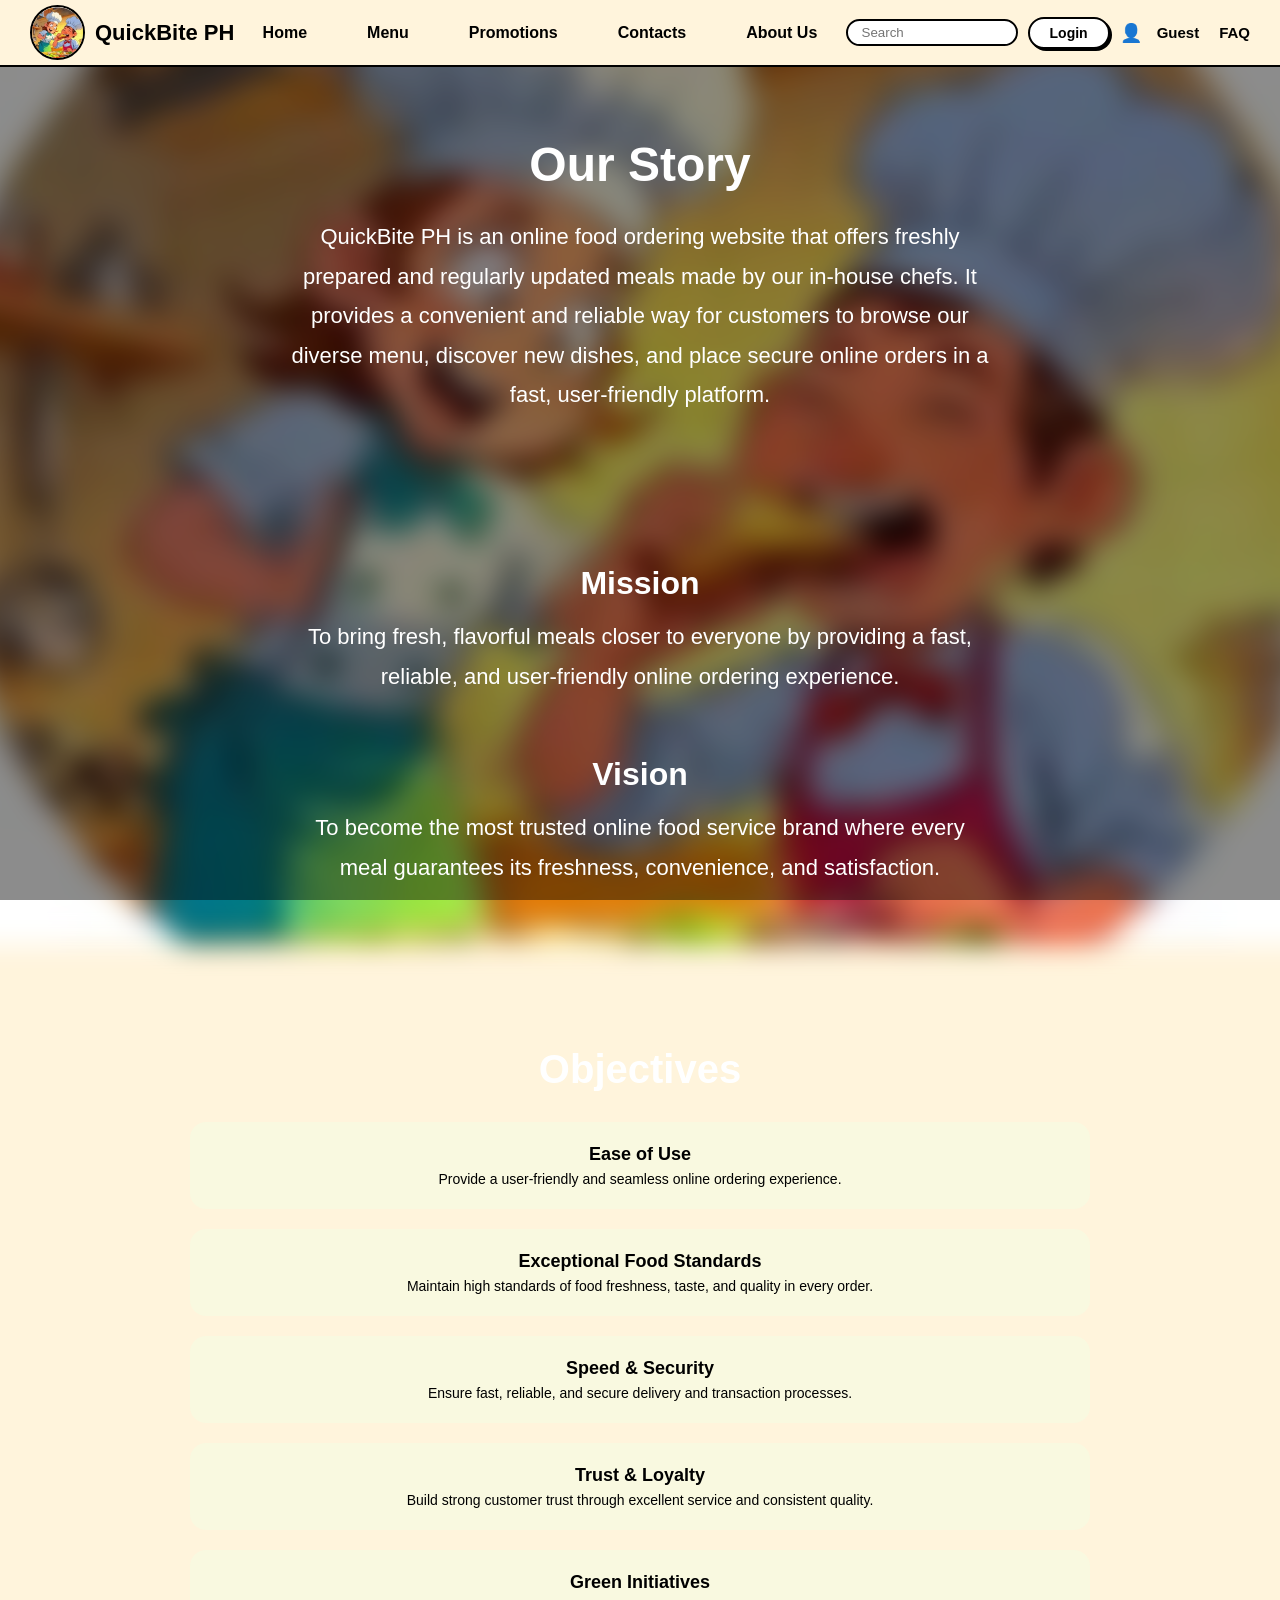
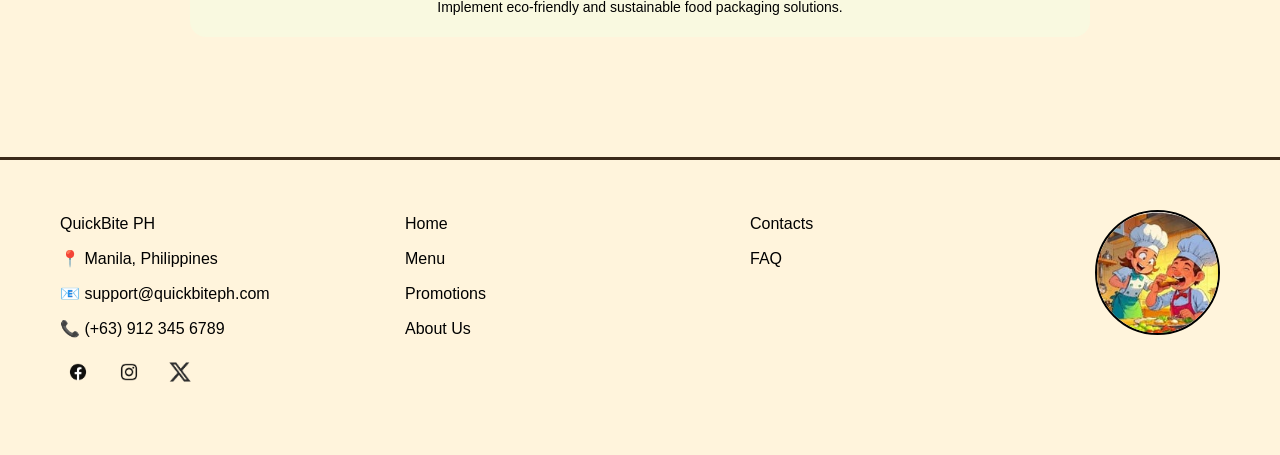
==== commit b85f6377: "Update about_us.html" ====
--- a/about_us.html
+++ b/about_us.html
@@ -341,7 +341,7 @@
       content: "";
       position: fixed;
       inset: 0;
-      background-image: url("assets/images/logo/logo.jpg");
+      background-image: url("assets/images/Logo/logo.jpg");
       background-size: cover;
       background-position: center;
       filter: blur(12px);
@@ -924,3 +924,4 @@
 
 </body>
 </html>
+
